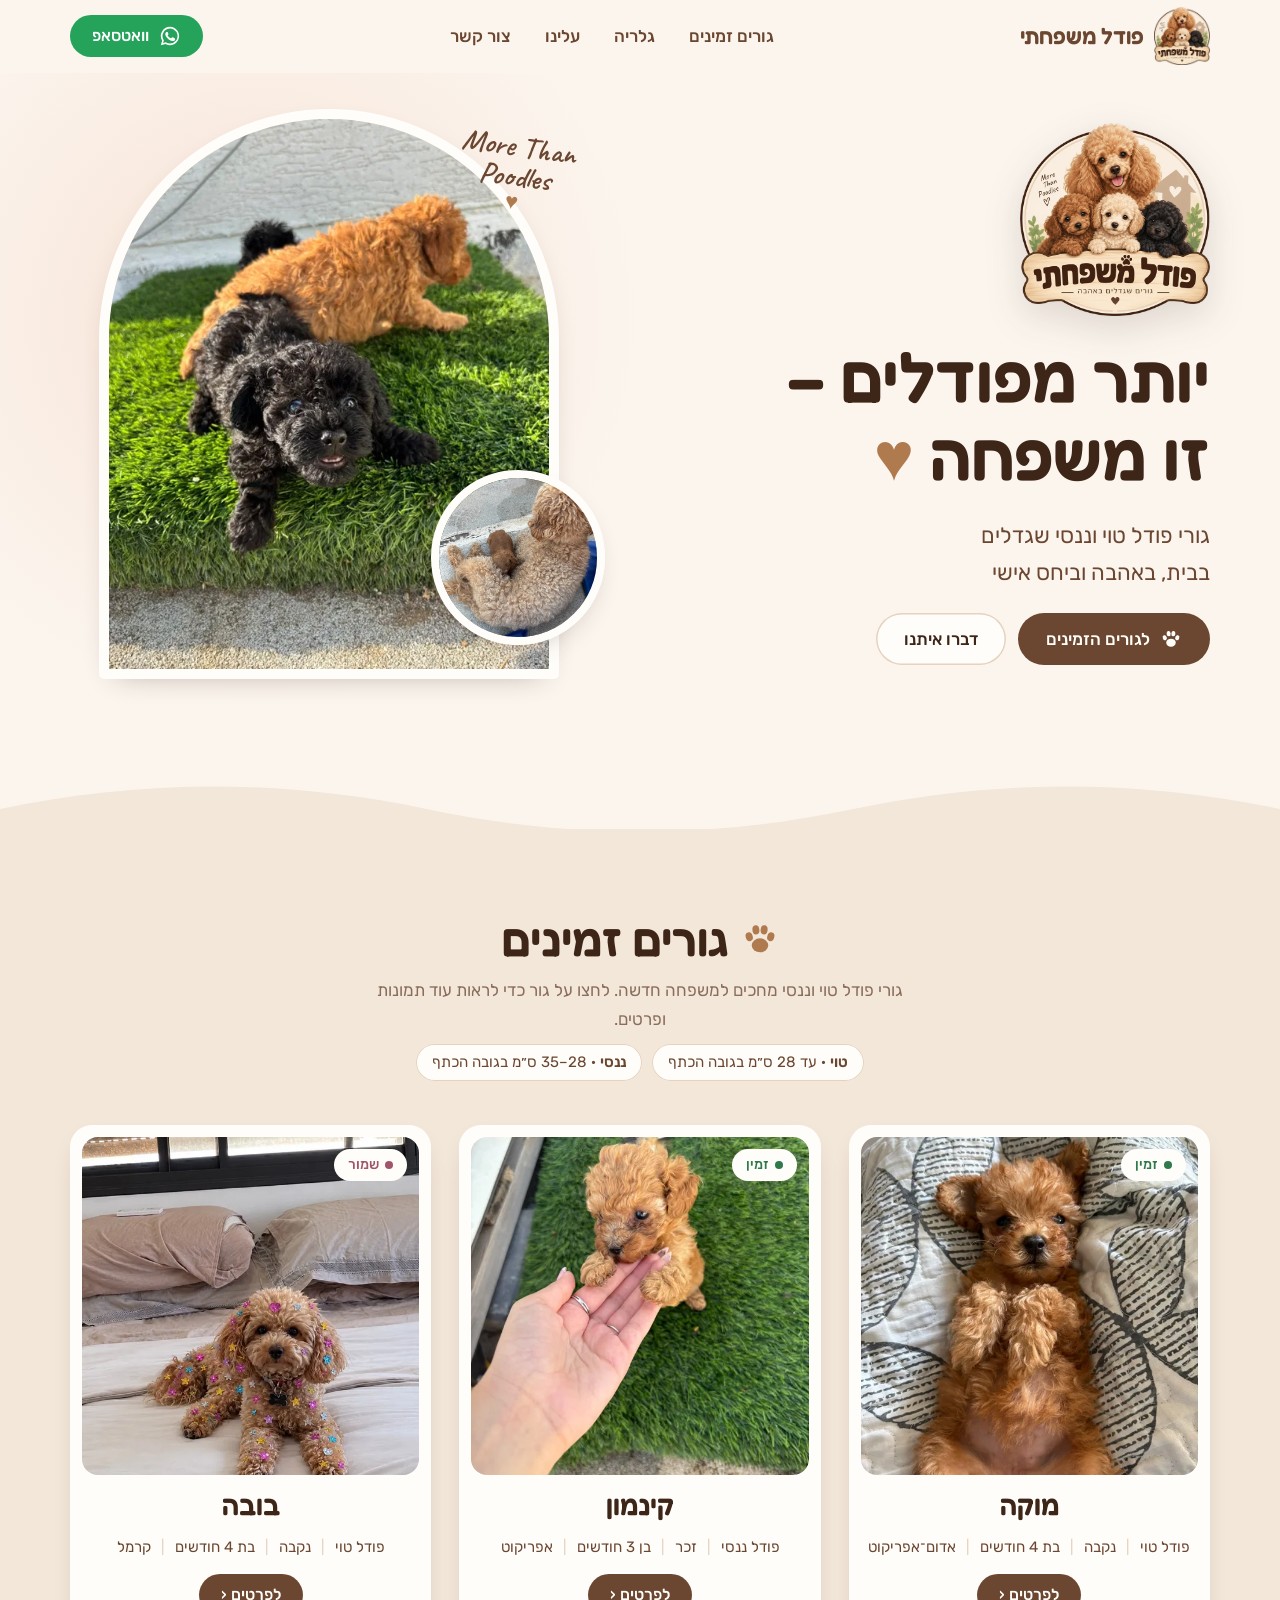
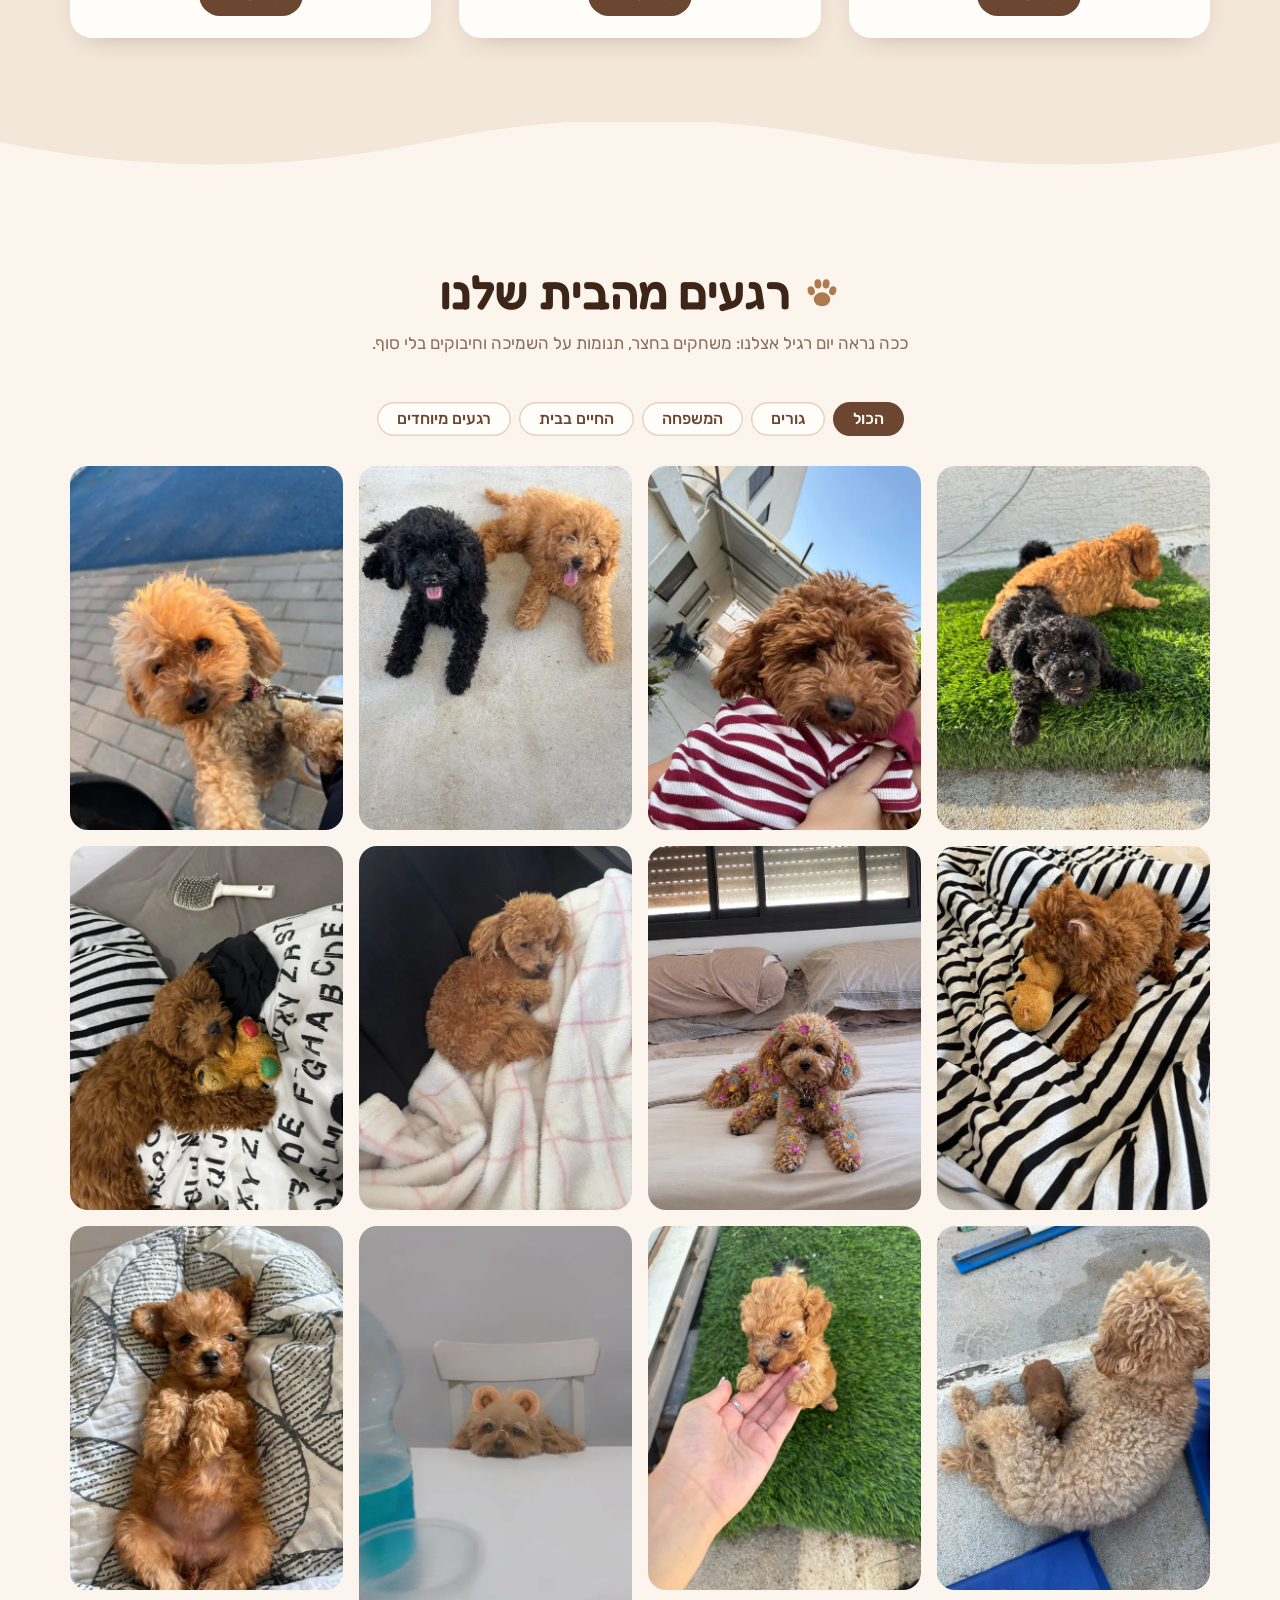
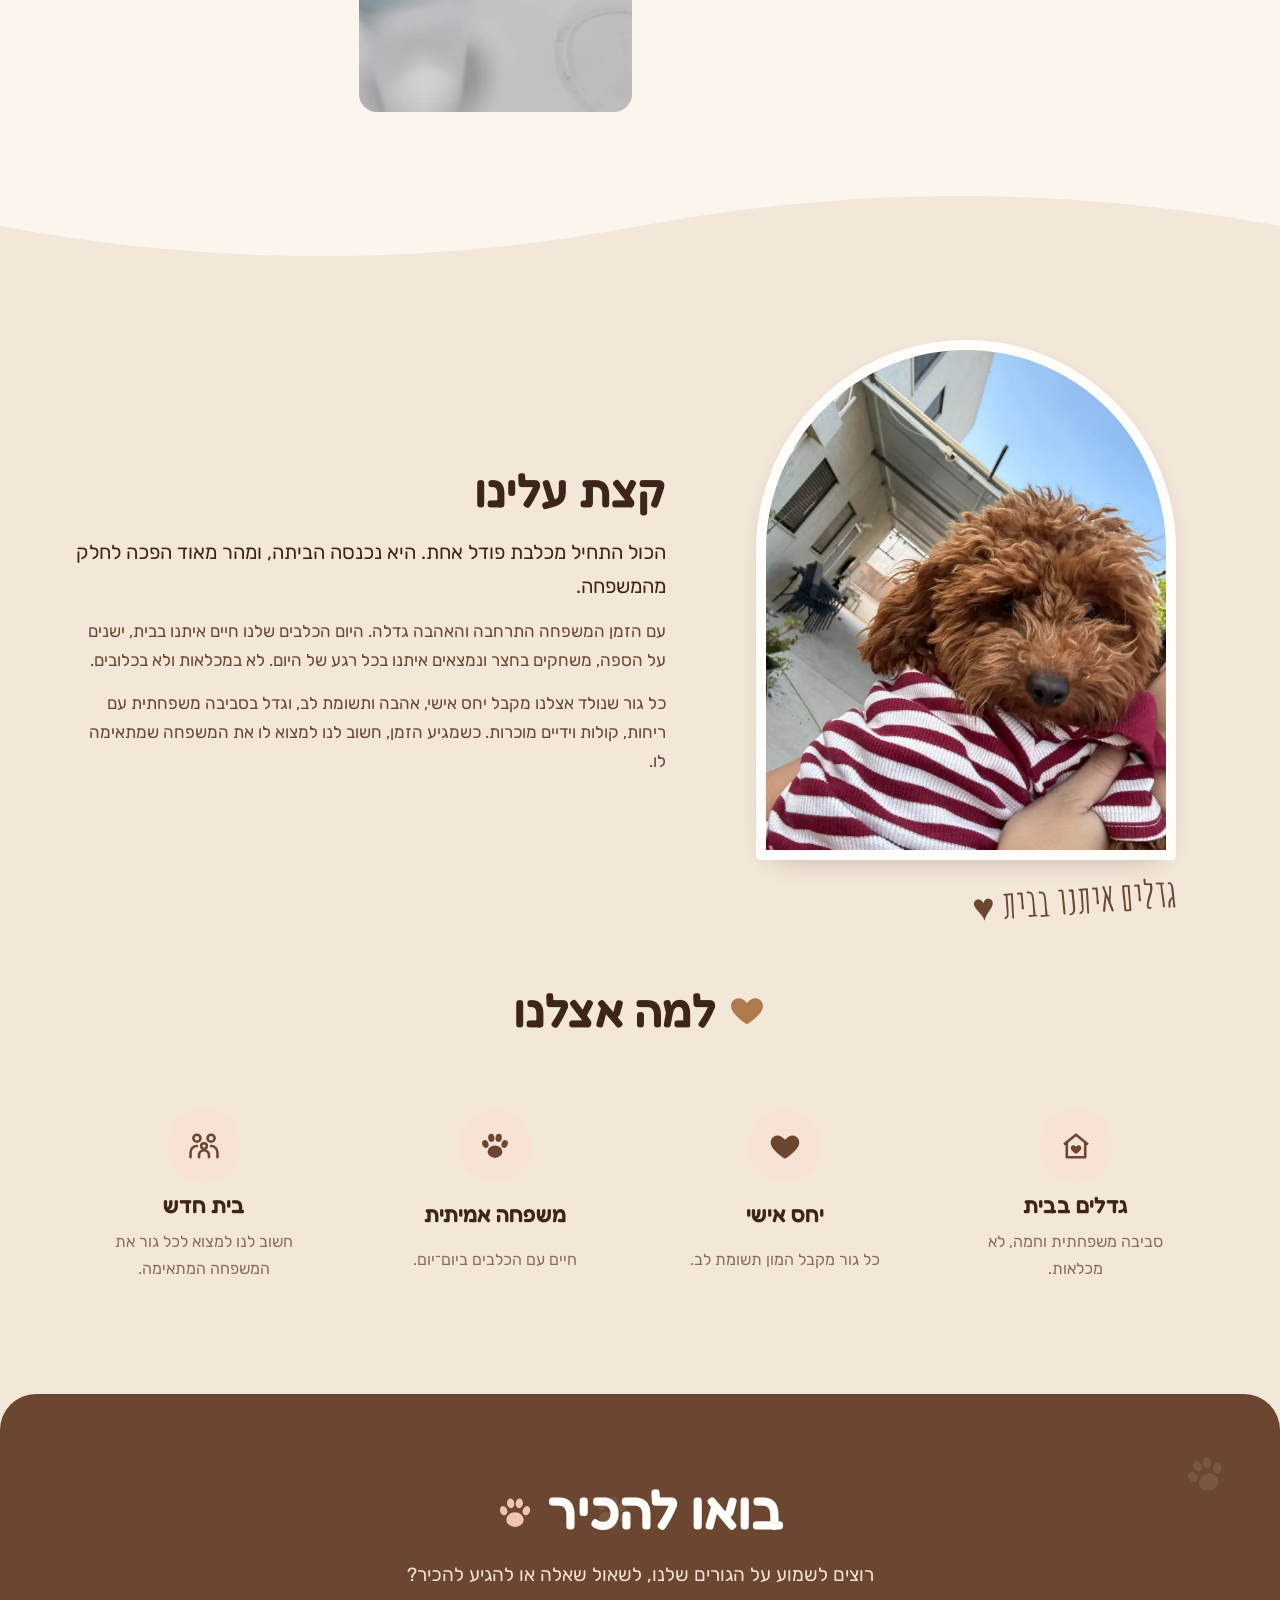
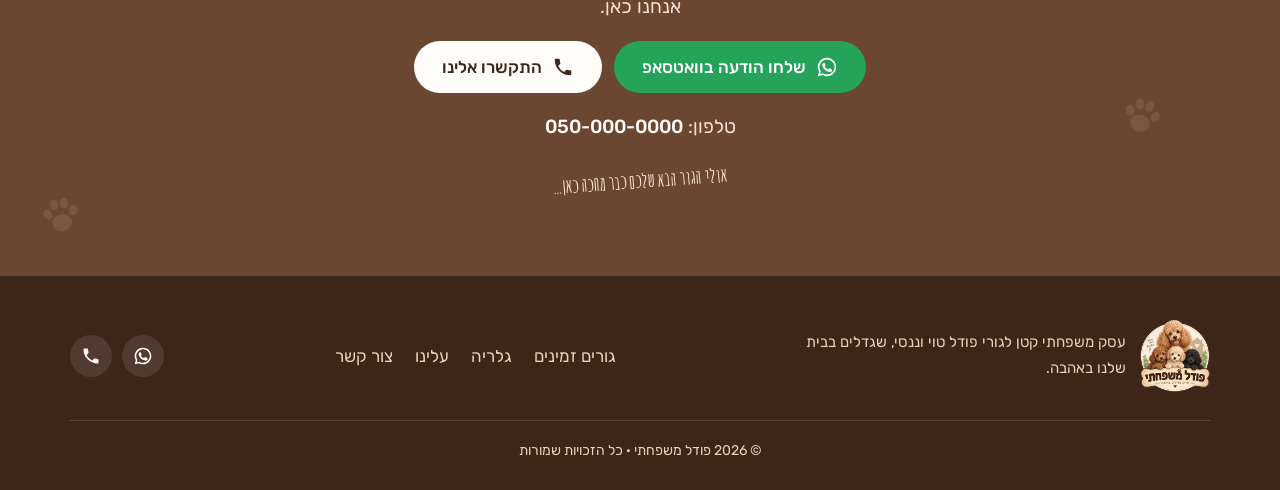
==== index.html @ d4988c37 "Revert redesign back to the original design Co-Authored-By: Claude Opus 5.5 (1M context) <noreply@an" ====
<!doctype html>
<html lang="he" dir="rtl">
<head>
<meta charset="utf-8">
<meta name="viewport" content="width=device-width, initial-scale=1, viewport-fit=cover">
<title>פודל משפחתי | גורי פודל טוי וננסי</title>
<meta name="description" content="גורי פודל טוי וננסי שגדלים בבית, באהבה וביחס אישי. הכירו את הגורים הזמינים ואת המשפחה הפרוותית שלנו.">
<meta property="og:title" content="פודל משפחתי | גורי פודל טוי וננסי">
<meta property="og:description" content="גורי פודל טוי וננסי שגדלים בבית, באהבה וביחס אישי.">
<meta property="og:image" content="images/logo.png">
<link rel="icon" href="images/logo-sm.webp">
<link rel="preconnect" href="https://fonts.googleapis.com">
<link rel="preconnect" href="https://fonts.gstatic.com" crossorigin>
<link rel="stylesheet" href="https://fonts.googleapis.com/css2?family=Amatic+SC:wght@700&family=Caveat:wght@600&family=Fredoka:wght@500;600&family=Rubik:wght@400;500;600&display=swap">
<link rel="stylesheet" href="styles.css">
</head>
<body>
<svg width="0" height="0" style="position:absolute" aria-hidden="true">
  <symbol id="i-paw" viewBox="0 0 24 24"><g fill="currentColor"><ellipse cx="12" cy="16" rx="5.2" ry="4.4"/><ellipse cx="5.2" cy="10.6" rx="2.2" ry="2.8" transform="rotate(-20 5.2 10.6)"/><ellipse cx="9.4" cy="6.2" rx="2.2" ry="2.9" transform="rotate(-6 9.4 6.2)"/><ellipse cx="14.6" cy="6.2" rx="2.2" ry="2.9" transform="rotate(6 14.6 6.2)"/><ellipse cx="18.8" cy="10.6" rx="2.2" ry="2.8" transform="rotate(20 18.8 10.6)"/></g></symbol>
  <symbol id="i-heart" viewBox="0 0 24 24"><path fill="currentColor" d="M12 21s-7.5-4.6-9.6-9.2C.9 8.4 3 4.5 6.7 4.5c2.1 0 3.6 1.2 5.3 3.1 1.7-1.9 3.2-3.1 5.3-3.1 3.7 0 5.8 3.9 4.3 7.3C19.5 16.4 12 21 12 21z"/></symbol>
  <symbol id="i-home" viewBox="0 0 24 24"><path fill="none" stroke="currentColor" stroke-width="1.8" stroke-linejoin="round" d="M3.5 11 12 4l8.5 7M5.5 9.5V20h13V9.5"/><path fill="currentColor" d="M12 17.6s-2.9-1.8-3.6-3.5c-.5-1.3.3-2.7 1.7-2.7.8 0 1.4.5 1.9 1.1.5-.6 1.1-1.1 1.9-1.1 1.4 0 2.2 1.4 1.7 2.7-.7 1.7-3.6 3.5-3.6 3.5z"/></symbol>
  <symbol id="i-family" viewBox="0 0 24 24"><g fill="none" stroke="currentColor" stroke-width="1.8" stroke-linecap="round"><circle cx="7" cy="6.5" r="2.5"/><circle cx="17" cy="6.5" r="2.5"/><circle cx="12" cy="12" r="2"/><path d="M2.5 20v-3.5A4.5 4.5 0 0 1 7 12M21.5 20v-3.5A4.5 4.5 0 0 0 17 12M8.5 20v-1.5a3.5 3.5 0 0 1 7 0V20"/></g></symbol>
  <symbol id="i-wa" viewBox="0 0 24 24"><path fill="currentColor" d="M12 2a10 10 0 0 0-8.6 15.1L2 22l5-1.3A10 10 0 1 0 12 2zm0 18.2a8.2 8.2 0 0 1-4.2-1.2l-.3-.2-3 .8.8-2.9-.2-.3A8.2 8.2 0 1 1 12 20.2zm4.5-6.1c-.2-.1-1.5-.7-1.7-.8s-.4-.1-.6.1-.7.8-.8 1c-.2.2-.3.2-.5.1a6.7 6.7 0 0 1-3.3-2.9c-.3-.4.3-.4.7-1.4.1-.2 0-.3 0-.4l-.8-1.8c-.2-.5-.4-.4-.6-.4h-.5a1 1 0 0 0-.7.3 3 3 0 0 0-.9 2.2 5.2 5.2 0 0 0 1.1 2.7c.1.2 1.9 2.9 4.6 4 1.7.7 2.4.8 3.2.7.5-.1 1.5-.6 1.7-1.2.2-.6.2-1.1.2-1.2-.1-.2-.3-.2-.5-.3z"/></symbol>
  <symbol id="i-phone" viewBox="0 0 24 24"><path fill="currentColor" d="M6.6 10.8a15.1 15.1 0 0 0 6.6 6.6l2.2-2.2c.3-.3.7-.4 1-.2 1.1.4 2.3.6 3.6.6.6 0 1 .4 1 1V20c0 .6-.4 1-1 1A17 17 0 0 1 3 4c0-.6.4-1 1-1h3.5c.6 0 1 .4 1 1 0 1.3.2 2.5.6 3.6.1.3 0 .7-.2 1z"/></symbol>
  <symbol id="i-ig" viewBox="0 0 24 24"><g fill="none" stroke="currentColor" stroke-width="1.8"><rect x="3.5" y="3.5" width="17" height="17" rx="5"/><circle cx="12" cy="12" r="4"/></g><circle cx="17.2" cy="6.8" r="1.1" fill="currentColor"/></symbol>
</svg>

<header class="site-header" id="top">
  <div class="wrap header-inner">
    <a class="brand" href="#top" aria-label="פודל משפחתי, לראש העמוד">
      <img src="images/logo-sm.webp" alt="" width="56" height="58">
      <span>פודל משפחתי</span>
    </a>
    <nav class="nav" id="nav" aria-label="ניווט ראשי">
      <a href="#puppies">גורים זמינים</a>
      <a href="#gallery">גלריה</a>
      <a href="#about">עלינו</a>
      <a href="#contact">צור קשר</a>
    </nav>
    <div class="header-cta">
      <a class="btn btn-wa btn-small" data-wa href="#contact"><svg><use href="#i-wa"/></svg>וואטסאפ</a>
      <button class="menu-btn" id="menuBtn" aria-label="פתיחת תפריט" aria-expanded="false" aria-controls="nav"><span></span><span></span><span></span></button>
    </div>
  </div>
</header>

<main>
  <section class="hero">
    <div class="wrap hero-grid">
      <div class="hero-copy reveal">
        <img class="hero-logo" src="images/logo.webp" alt="הלוגו של פודל משפחתי: ארבעה גורי פודל ליד בית קטן, והכיתוב גורים שגדלים באהבה" width="600" height="613">
        <h1 data-content="hero_title">יותר מפודלים&nbsp;– זו&nbsp;משפחה <span class="heart">♥</span></h1>
        <p class="lead" data-content="hero_subtitle">גורי פודל טוי וננסי שגדלים בבית, באהבה וביחס אישי</p>
        <div class="hero-actions">
          <a class="btn btn-primary" href="#puppies"><svg><use href="#i-paw"/></svg>לגורים הזמינים</a>
          <a class="btn btn-soft" href="#contact">דברו איתנו</a>
        </div>
      </div>
      <div class="hero-art reveal">
        <div class="arch"><img src="images/p04.webp" srcset="images/p04-sm.webp 560w, images/p04.webp 1200w" sizes="(max-width: 820px) 90vw, 460px" alt="שני גורי פודל, שחור ואפריקוט, משחקים על דשא בחצר" fetchpriority="high"></div>
        <div class="hero-bubble"><img src="images/p07-sm.webp" alt="אמא פודל שוכבת ליד גורה קטנה" loading="lazy"></div>
        <div class="hand-note">More Than<br>Poodles<small>♥</small></div>
      </div>
    </div>
  </section>

  <svg class="wave" viewBox="0 0 1440 60" preserveAspectRatio="none" aria-hidden="true"><path fill="currentColor" d="M0 40c160-30 320-30 480 0s320 30 480 0 320-30 480 0v20H0z"/></svg>
  <section class="section tinted" id="puppies">
    <div class="wrap">
      <div class="section-head reveal">
        <h2><svg><use href="#i-paw"/></svg>גורים זמינים</h2>
        <p>גורי פודל טוי וננסי מחכים למשפחה חדשה. לחצו על גור כדי לראות עוד תמונות ופרטים.</p>
        <div class="size-note"><span><b>טוי</b> · עד 28 ס״מ בגובה הכתף</span><span><b>ננסי</b> · 28–35 ס״מ בגובה הכתף</span></div>
      </div>
      <div class="puppy-grid" id="puppyGrid"><p class="empty">טוענים את הגורים…</p></div>
    </div>
  </section>
  <svg class="wave flip" viewBox="0 0 1440 60" preserveAspectRatio="none" aria-hidden="true"><path fill="currentColor" d="M0 40c160-30 320-30 480 0s320 30 480 0 320-30 480 0v20H0z"/></svg>

  <section class="section" id="gallery">
    <div class="wrap">
      <div class="section-head reveal">
        <h2><svg><use href="#i-paw"/></svg>רגעים מהבית שלנו</h2>
        <p>ככה נראה יום רגיל אצלנו: משחקים בחצר, תנומות על השמיכה וחיבוקים בלי סוף.</p>
      </div>
      <div class="filters" role="group" aria-label="סינון גלריה">
        <button type="button" data-filter="all" aria-pressed="true">הכול</button>
        <button type="button" data-filter="puppies" aria-pressed="false">גורים</button>
        <button type="button" data-filter="family" aria-pressed="false">המשפחה</button>
        <button type="button" data-filter="home" aria-pressed="false">החיים בבית</button>
        <button type="button" data-filter="special" aria-pressed="false">רגעים מיוחדים</button>
      </div>
      <div class="gallery" id="galleryGrid"></div>
    </div>
  </section>

  <svg class="wave" viewBox="0 0 1440 60" preserveAspectRatio="none" aria-hidden="true"><path fill="currentColor" d="M0 30c240 40 480 40 720 0s480-40 720 0v30H0z"/></svg>
  <section class="section tinted" id="about">
    <div class="wrap about-grid">
      <div class="about-art reveal">
        <div class="arch"><img src="images/p08-sm.webp" srcset="images/p08-sm.webp 560w, images/p08.webp 1200w" sizes="(max-width: 820px) 90vw, 420px" alt="פודל אפריקוט בחולצת פסים בזרועות בעליו ביום שמש" loading="lazy"></div>
        <div class="hand-note">גדלים איתנו בבית ♥</div>
      </div>
      <div class="about-copy reveal">
        <h2 data-content="about_title">קצת עלינו</h2>
        <div id="aboutText" style="display:grid;gap:14px"></div>
      </div>
    </div>
  </section>

  <section class="section tinted" id="why" style="padding-top:0">
    <div class="wrap">
      <div class="section-head reveal">
        <h2><svg><use href="#i-heart"/></svg>למה אצלנו</h2>
      </div>
      <div class="why-grid">
        <div class="why reveal"><div class="icon"><svg><use href="#i-home"/></svg></div><h3>גדלים בבית</h3><p>סביבה משפחתית וחמה, לא מכלאות.</p></div>
        <div class="why reveal"><div class="icon"><svg><use href="#i-heart"/></svg></div><h3>יחס אישי</h3><p>כל גור מקבל המון תשומת לב.</p></div>
        <div class="why reveal"><div class="icon"><svg><use href="#i-paw"/></svg></div><h3>משפחה אמיתית</h3><p>חיים עם הכלבים ביום־יום.</p></div>
        <div class="why reveal"><div class="icon"><svg><use href="#i-family"/></svg></div><h3>בית חדש</h3><p>חשוב לנו למצוא לכל גור את המשפחה המתאימה.</p></div>
      </div>
    </div>
  </section>
  <div class="contact-wrap">
  <section class="section contact" id="contact">
    <div class="paws" aria-hidden="true">
      <svg style="top:12%;right:4%;transform:rotate(-20deg)"><use href="#i-paw"/></svg>
      <svg style="top:62%;right:9%;transform:rotate(15deg)"><use href="#i-paw"/></svg>
      <svg style="top:20%;left:46%;transform:rotate(30deg)"><use href="#i-paw"/></svg>
      <svg style="bottom:8%;left:3%;transform:rotate(-10deg)"><use href="#i-paw"/></svg>
    </div>
    <div class="wrap contact-grid">
      <div class="contact-copy reveal">
        <h2>בואו להכיר <svg style="width:40px;height:40px;vertical-align:-4px;color:var(--peach)"><use href="#i-paw"/></svg></h2>
        <p>רוצים לשמוע על הגורים שלנו, לשאול שאלה או להגיע להכיר? אנחנו כאן.</p>
        <div class="contact-actions">
          <a class="btn btn-wa" data-wa href="#contact"><svg><use href="#i-wa"/></svg>שלחו הודעה בוואטסאפ</a>
          <a class="btn btn-soft" data-tel href="#contact"><svg><use href="#i-phone"/></svg>התקשרו אלינו</a>
        </div>
        <p class="phone-line">טלפון: <b data-content="phone">050-000-0000</b></p>
        <p class="hand-contact">אולי הגור הבא שלכם כבר מחכה כאן…</p>
      </div>
    </div>
  </section>
  </div>
</main>

<footer class="site-footer">
  <div class="wrap">
    <div class="footer-grid">
      <div class="footer-brand">
        <img src="images/logo-sm.webp" alt="פודל משפחתי" loading="lazy">
        <p>עסק משפחתי קטן לגורי פודל טוי וננסי, שגדלים בבית שלנו באהבה.</p>
      </div>
      <nav class="footer-links" aria-label="קישורים בתחתית">
        <a href="#puppies">גורים זמינים</a><a href="#gallery">גלריה</a><a href="#about">עלינו</a><a href="#contact">צור קשר</a>
      </nav>
      <div class="socials">
        <a data-wa href="#contact" aria-label="וואטסאפ"><svg><use href="#i-wa"/></svg></a>
        <a data-tel href="#contact" aria-label="טלפון"><svg><use href="#i-phone"/></svg></a>
        <a data-ig href="#" aria-label="אינסטגרם" hidden><svg><use href="#i-ig"/></svg></a>
      </div>
    </div>
    <p class="copyright">© <span id="year">2026</span> פודל משפחתי · כל הזכויות שמורות</p>
  </div>
</footer>

<div class="mobile-bar">
  <a class="btn btn-wa" data-wa href="#contact"><svg><use href="#i-wa"/></svg>וואטסאפ</a>
  <a class="btn btn-primary" data-tel href="#contact"><svg><use href="#i-phone"/></svg>התקשרו</a>
</div>

<dialog id="puppyDialog" aria-labelledby="pdName"></dialog>
<dialog id="lightbox" class="lightbox" aria-label="תמונה מוגדלת"></dialog>

<script src="app.js"></script>
</body>
</html>
---- styles.css ----
/* Layout: warm home page. Arched photo frames, soft wave dividers between rooms, chocolate contact band. */
:root {
  --cream: #fbf5ee;
  --linen: #f3e7da;
  --sand: #e6d2bd;
  --caramel: #b07a4f;
  --cocoa: #6b4630;
  --chocolate: #3d2518;
  --peach: #f2c4ad;
  --blush: #f8e2d6;
  --white: #fffdfa;
  --muted: #8a6d5b;
  --wa: #25a35a;

  --display: "Fredoka", "Rubik", "Arial Hebrew", sans-serif;
  --body: "Rubik", "Arial Hebrew", "Segoe UI", sans-serif;
  --hand: "Caveat", "Segoe Script", cursive;
  --hand-he: "Amatic SC", "Caveat", cursive;

  --radius: 22px;
  --shadow: 0 10px 30px -18px rgba(61, 37, 24, .45);
  --wrap: 1180px;
  color-scheme: light;
}

* { box-sizing: border-box; }
html { scroll-behavior: smooth; scroll-padding-top: 84px; }
body {
  margin: 0;
  background: var(--cream);
  color: var(--chocolate);
  font: 400 17px/1.7 var(--body);
  -webkit-font-smoothing: antialiased;
}
img { max-width: 100%; height: auto; display: block; }
[hidden] { display: none !important; }
a { color: inherit; }
h1, h2, h3 { font-family: var(--display); font-weight: 600; line-height: 1.15; margin: 0; text-wrap: balance; }
p { margin: 0; }
.wrap { width: 100%; max-width: var(--wrap); margin-inline: auto; padding-inline: 20px; }
:focus-visible { outline: 3px solid var(--caramel); outline-offset: 3px; border-radius: 8px; }
.sr-only { position: absolute; width: 1px; height: 1px; overflow: hidden; clip: rect(0 0 0 0); white-space: nowrap; }

/* ---------- paw cursor (desktop only) ---------- */
@media (hover: hover) and (pointer: fine) {
  body { cursor: url("images/paw.svg") 10 10, auto; }
  a, button, [role="button"], .card, .tile { cursor: url("images/paw-hover.svg") 14 14, pointer; }
}

/* ---------- buttons ---------- */
.btn {
  display: inline-flex; align-items: center; justify-content: center; gap: 10px;
  min-height: 52px; padding: 0 28px; border-radius: 999px; border: 0;
  font: 500 17px/1 var(--body); text-decoration: none;
  transition: transform .2s ease, box-shadow .2s ease, background .2s ease;
}
.btn:hover { transform: translateY(-2px); box-shadow: var(--shadow); }
.btn svg { width: 22px; height: 22px; flex: none; }
.btn-primary { background: var(--cocoa); color: var(--white); }
.btn-primary:hover { background: var(--chocolate); }
.btn-soft { background: var(--white); color: var(--chocolate); box-shadow: inset 0 0 0 1.5px var(--sand); }
.btn-wa { background: var(--wa); color: #fff; }
.btn-small { min-height: 42px; padding: 0 22px; font-size: 16px; }

/* ---------- header ---------- */
.site-header {
  position: sticky; top: env(safe-area-inset-top, 0px); z-index: 30;
  background: rgba(251, 245, 238, .9); backdrop-filter: blur(10px);
  border-bottom: 1px solid transparent; transition: border-color .3s;
}
.site-header.scrolled { border-color: var(--sand); }
.header-inner { display: flex; align-items: center; justify-content: space-between; height: 72px; gap: 16px; }
.brand { display: flex; align-items: center; gap: 10px; text-decoration: none; }
.brand img { width: 56px; height: auto; }
.brand span { font: 600 22px/1 var(--display); color: var(--cocoa); }
.nav { display: flex; gap: 34px; }
.nav a { text-decoration: none; font-weight: 500; color: var(--cocoa); position: relative; padding-block: 6px; }
.nav a::after { content: ""; position: absolute; inset-inline: 0; bottom: 0; height: 2px; background: var(--caramel); border-radius: 2px; transform: scaleX(0); transition: transform .25s; }
.nav a:hover::after { transform: scaleX(1); }
.header-cta { display: flex; gap: 10px; align-items: center; }
.menu-btn { display: none; width: 46px; height: 46px; border: 0; border-radius: 14px; background: var(--white); box-shadow: inset 0 0 0 1.5px var(--sand); }
.menu-btn span { display: block; width: 20px; height: 2px; background: var(--chocolate); margin: 5px auto; border-radius: 2px; transition: transform .25s, opacity .25s; }
.menu-open .menu-btn span:nth-child(1) { transform: translateY(7px) rotate(45deg); }
.menu-open .menu-btn span:nth-child(2) { opacity: 0; }
.menu-open .menu-btn span:nth-child(3) { transform: translateY(-7px) rotate(-45deg); }

/* ---------- hero ---------- */
.hero { position: relative; padding-block: 36px 90px; overflow: hidden; }
.hero::before { /* soft linen blob behind the photo */
  content: ""; position: absolute; inset-inline-end: -10%; top: -20%; width: 60%; aspect-ratio: 1;
  background: radial-gradient(closest-side, var(--blush), transparent); z-index: 0;
}
.hero-grid { position: relative; z-index: 1; display: grid; grid-template-columns: 1.05fr .95fr; gap: 48px; align-items: center; }
.hero-copy { display: grid; gap: 22px; justify-items: start; min-width: 0; }
.hero-logo { width: min(190px, 50vw); filter: drop-shadow(0 12px 18px rgba(61, 37, 24, .15)); }
.hero h1 { font-size: clamp(40px, 6vw, 68px); color: var(--chocolate); }
.hero h1 .heart { color: var(--caramel); display: inline-block; }
.hero .lead { font-size: clamp(18px, 2vw, 22px); color: var(--cocoa); max-width: 30ch; text-wrap: balance; }
.hero-actions { display: flex; flex-wrap: wrap; gap: 12px; }
.hero-art { position: relative; min-width: 0; justify-self: center; width: min(460px, 100%); }
.arch {
  border-radius: 999px 999px var(--radius) var(--radius); overflow: hidden;
  border: 10px solid var(--white); box-shadow: var(--shadow); background: var(--linen);
}
.arch img { width: 100%; aspect-ratio: 4 / 5; object-fit: cover; }
.hero-bubble {
  position: absolute; inset-inline-start: -46px; bottom: 34px; width: 38%;
  border-radius: 50%; overflow: hidden; border: 8px solid var(--white); box-shadow: var(--shadow);
}
.hero-bubble img { aspect-ratio: 1; object-fit: cover; }
.hand-note {
  position: absolute; inset-inline-end: -14px; top: 22px; direction: ltr;
  font: 600 30px/1 var(--hand); color: var(--cocoa); transform: rotate(8deg); text-align: center;
}
.hand-note small { display: block; font-size: 22px; color: var(--caramel); }

/* ---------- section scaffolding ---------- */
.section { padding-block: 84px; position: relative; }
.section-head { display: grid; gap: 10px; justify-items: center; text-align: center; margin-bottom: 44px; }
.section-head h2 { font-size: clamp(32px, 4vw, 46px); display: inline-flex; align-items: center; gap: 12px; }
.section-head h2 svg { width: 38px; height: 38px; color: var(--caramel); flex: none; }
.section-head p { color: var(--muted); max-width: 52ch; }
.divider { display: flex; align-items: center; gap: 10px; color: var(--caramel); }
.divider::before, .divider::after { content: ""; width: 56px; height: 1.5px; background: var(--sand); }
.divider svg { width: 14px; height: 14px; }
.tinted { background: var(--linen); }
.wave { display: block; width: 100%; height: 60px; color: var(--linen); }
.wave.flip { transform: scaleY(-1); }

/* ---------- puppies ---------- */
.size-note { display: flex; flex-wrap: wrap; justify-content: center; gap: 10px; font-size: 15px; color: var(--cocoa); }
.size-note span { background: var(--white); border-radius: 999px; padding: 6px 16px; box-shadow: inset 0 0 0 1px var(--sand); }
.size-note b { font-weight: 600; }
.puppy-grid { display: grid; grid-template-columns: repeat(3, minmax(0, 1fr)); gap: 28px; }
.card {
  background: var(--white); border-radius: var(--radius); padding: 12px 12px 22px; box-shadow: var(--shadow);
  display: grid; gap: 14px; text-align: center; transition: transform .25s ease;
}
.card:hover { transform: translateY(-4px); }
.card-photo { position: relative; border-radius: 16px; overflow: hidden; background: var(--linen); }
.card-photo img { width: 100%; aspect-ratio: 1; object-fit: cover; transition: transform .6s ease; }
.card:hover .card-photo img { transform: scale(1.05); }
.status {
  position: absolute; top: 12px; inset-inline-start: 12px; padding: 4px 14px; border-radius: 999px;
  font-size: 14px; font-weight: 500; background: var(--white); color: var(--chocolate);
  display: inline-flex; align-items: center; gap: 6px;
}
.status::before { content: ""; width: 8px; height: 8px; border-radius: 50%; background: currentColor; }
.status.available { color: #2f7a4b; }
.status.pending { color: #b0702a; }
.status.reserved { color: #a2546a; }
.status.home { color: var(--muted); }
.card h3 { font-size: 28px; }
.meta { display: flex; flex-wrap: wrap; justify-content: center; gap: 4px 0; color: var(--cocoa); font-size: 15px; }
.meta span + span::before { content: "|"; color: var(--sand); margin-inline: 10px; }
.card .btn { justify-self: center; }
.empty { text-align: center; color: var(--muted); padding: 30px; }

/* ---------- gallery ---------- */
.filters { display: flex; flex-wrap: wrap; gap: 8px; justify-content: center; margin-bottom: 30px; }
.filters button {
  border: 0; border-radius: 999px; padding: 9px 20px; font: 500 16px/1 var(--body);
  background: var(--white); color: var(--cocoa); box-shadow: inset 0 0 0 1.5px var(--sand); transition: background .2s, color .2s;
}
.filters button[aria-pressed="true"] { background: var(--cocoa); color: var(--white); box-shadow: none; }
.gallery { columns: 4 220px; column-gap: 16px; }
.tile { display: block; width: 100%; margin: 0 0 16px; padding: 0; border: 0; background: var(--linen); border-radius: 18px; overflow: hidden; break-inside: avoid; position: relative; }
.tile img { width: 100%; height: auto; transition: transform .6s ease; }
.tile:hover img { transform: scale(1.05); }
.tile figcaption {
  position: absolute; inset: auto 0 0 0; padding: 26px 14px 10px; font-size: 15px; color: #fff; text-align: start;
  background: linear-gradient(transparent, rgba(40, 22, 12, .65)); opacity: 0; transition: opacity .3s;
}
.tile:hover figcaption, .tile:focus-visible figcaption { opacity: 1; }

/* ---------- about ---------- */
.about-grid { display: grid; grid-template-columns: .9fr 1.1fr; gap: 56px; align-items: center; }
.about-art { position: relative; justify-self: center; width: min(420px, 100%); }
.about-art .arch img { aspect-ratio: 4 / 5; }
.about-art .hand-note { inset-inline-end: auto; inset-inline-start: 0; top: auto; bottom: -58px; transform: rotate(-4deg); direction: rtl; font: 700 38px/1 var(--hand-he); }
.about-art { margin-bottom: 40px; }
.about-copy { display: grid; gap: 18px; min-width: 0; }
.about-copy h2 { font-size: clamp(32px, 4vw, 46px); }
.about-copy p { max-width: 58ch; color: var(--cocoa); }
.about-copy .first { font-size: 20px; color: var(--chocolate); }

/* ---------- why us ---------- */
.why-grid { display: grid; grid-template-columns: repeat(4, minmax(0, 1fr)); gap: 22px; }
.why { display: grid; gap: 10px; justify-items: center; text-align: center; padding: 28px 18px; }
.why .icon { width: 74px; height: 74px; border-radius: 50%; display: grid; place-items: center; background: var(--blush); color: var(--cocoa); }
.why .icon svg { width: 34px; height: 34px; }
.why h3 { font-size: 22px; }
.why p { color: var(--muted); font-size: 16px; }

/* ---------- contact ---------- */
.contact-wrap { background: var(--linen); }
.contact { background: var(--cocoa); color: var(--white); border-radius: 36px 36px 0 0; overflow: hidden; }
.contact .paws { position: absolute; inset: 0; pointer-events: none; color: rgba(255, 253, 250, .09); }
.contact .paws svg { position: absolute; width: 46px; height: 46px; }
.contact-grid { position: relative; display: grid; grid-template-columns: minmax(0, 1fr); justify-items: center; text-align: center; }
.contact h2 { font-size: clamp(36px, 5vw, 54px); }
.contact-copy { display: grid; gap: 18px; justify-items: center; min-width: 0; }
.contact-actions { justify-content: center; }
.contact-copy p { color: var(--blush); font-size: 19px; max-width: 40ch; }
.contact-actions { display: flex; flex-wrap: wrap; gap: 12px; }
.contact .btn-soft { box-shadow: none; }
.phone-line { font-size: 16px; color: var(--sand); }
.phone-line b { color: var(--white); font-weight: 500; direction: ltr; unicode-bidi: isolate; user-select: all; }
.hand-contact { font: 700 36px/1.1 var(--hand-he); color: var(--peach); transform: rotate(-4deg); margin-top: 10px; }
.form { background: var(--white); color: var(--chocolate); border-radius: var(--radius); padding: 28px; display: grid; gap: 14px; min-width: 0; }
.form h3 { font-size: 24px; }
.form label { display: grid; gap: 6px; font-size: 15px; font-weight: 500; color: var(--cocoa); }
.form input, .form textarea {
  font: 400 17px/1.4 var(--body); color: var(--chocolate); background: var(--cream);
  border: 1.5px solid var(--sand); border-radius: 14px; padding: 12px 14px; width: 100%;
}
.form input:focus, .form textarea:focus { outline: none; border-color: var(--caramel); }
.form textarea { min-height: 110px; resize: vertical; }
.form .note { font-size: 14px; color: var(--muted); }
.form .ok { color: #2f7a4b; font-weight: 500; }

/* ---------- footer ---------- */
.site-footer { background: var(--chocolate); color: var(--sand); padding-block: 44px 28px; }
.footer-grid { display: flex; flex-wrap: wrap; align-items: center; justify-content: space-between; gap: 24px; }
.footer-brand { display: flex; align-items: center; gap: 14px; }
.footer-brand img { width: 70px; }
.footer-brand p { max-width: 34ch; font-size: 15px; }
.footer-links { display: flex; flex-wrap: wrap; gap: 6px 22px; }
.footer-links a { text-decoration: none; }
.footer-links a:hover { color: var(--white); }
.socials { display: flex; gap: 10px; }
.socials a { width: 42px; height: 42px; border-radius: 50%; display: grid; place-items: center; background: rgba(255, 253, 250, .1); color: var(--white); }
.socials a:hover { background: var(--caramel); }
.socials svg { width: 20px; height: 20px; }
.copyright { margin-top: 28px; padding-top: 18px; border-top: 1px solid rgba(230, 210, 189, .2); font-size: 14px; text-align: center; }

/* ---------- modal + lightbox ---------- */
dialog { border: 0; padding: 0; background: transparent; max-width: min(940px, calc(100vw - 32px)); width: 100%; }
dialog::backdrop { background: rgba(40, 22, 12, .6); backdrop-filter: blur(4px); }
.modal { background: var(--white); border-radius: 28px; overflow: hidden; display: grid; grid-template-columns: 1fr 1fr; position: relative; max-height: calc(100dvh - 40px); }
.modal-photos { background: var(--linen); display: grid; gap: 8px; padding: 12px; align-content: start; overflow: auto; }
.modal-main { border-radius: 18px; width: 100%; aspect-ratio: 4 / 5; object-fit: cover; }
.thumbs { display: flex; gap: 8px; flex-wrap: wrap; }
.thumbs button { padding: 0; border: 2px solid transparent; border-radius: 12px; overflow: hidden; width: 68px; background: none; }
.thumbs button[aria-current="true"] { border-color: var(--caramel); }
.thumbs img { aspect-ratio: 1; object-fit: cover; }
.modal-body { padding: 34px 30px; display: grid; gap: 18px; align-content: start; overflow: auto; min-width: 0; }
.modal-body h2 { font-size: 40px; }
.modal-body .status { position: static; justify-self: start; background: var(--cream); }
.facts { display: grid; grid-template-columns: auto 1fr; gap: 8px 18px; margin: 0; font-size: 16px; }
.facts dt { color: var(--muted); }
.facts dd { margin: 0; font-weight: 500; }
.modal-actions { display: grid; gap: 10px; }
.close {
  position: absolute; top: 14px; inset-inline-end: 14px; z-index: 2; width: 44px; height: 44px; border-radius: 50%;
  border: 0; background: var(--white); color: var(--chocolate); font-size: 26px; line-height: 1; box-shadow: var(--shadow);
}
.lightbox { max-width: min(1000px, calc(100vw - 32px)); }
.lightbox figure { margin: 0; display: grid; gap: 10px; justify-items: center; position: relative; }
.lightbox img { max-height: calc(100dvh - 120px); width: auto; border-radius: 18px; }
.lightbox figcaption { color: #fff; font-size: 17px; }
.lightbox .close { top: 10px; inset-inline-end: 10px; }
.lb-nav { position: absolute; top: 45%; width: 48px; height: 48px; border-radius: 50%; border: 0; background: rgba(255, 253, 250, .9); color: var(--chocolate); font-size: 24px; }
.lb-prev { inset-inline-start: 10px; }
.lb-next { inset-inline-end: 10px; }

/* ---------- motion ---------- */
.reveal { transition: opacity .7s ease, transform .7s ease; }
.js .reveal.pre { opacity: .001; transform: translateY(24px); }
@media (prefers-reduced-motion: reduce) {
  html { scroll-behavior: auto; }
  *, *::before, *::after { transition: none !important; animation: none !important; }
  .js .reveal.pre { opacity: 1; transform: none; }
}

/* ---------- mobile sticky contact bar ---------- */
.mobile-bar { display: none; }

/* ---------- responsive ---------- */
@media (max-width: 980px) {
  .puppy-grid { grid-template-columns: repeat(2, minmax(0, 1fr)); }
  .why-grid { grid-template-columns: repeat(2, minmax(0, 1fr)); }
}
@media (max-width: 820px) {
  .nav, .header-cta .btn { display: none; }
  .menu-btn { display: block; }
  .menu-open .nav {
    display: grid; position: absolute; top: 72px; inset-inline: 0; gap: 0; background: var(--cream);
    border-bottom: 1px solid var(--sand); padding: 8px 20px 18px;
  }
  .menu-open .nav a { padding: 14px 0; font-size: 19px; border-bottom: 1px solid var(--linen); }
  .hero { padding-block: 20px 60px; }
  .hero-grid, .about-grid, .contact-grid { grid-template-columns: minmax(0, 1fr); gap: 36px; }
  .hero-copy { justify-items: center; text-align: center; }
  .hero .lead { margin-inline: auto; }
  .hero-actions { justify-content: center; }
  .hero-logo { width: min(170px, 46vw); }
  .hero-bubble { inset-inline-start: -8px; width: 36%; }
  .hand-note { inset-inline-end: 0; font-size: 26px; }
  .section { padding-block: 60px; }
  .about-copy { text-align: center; justify-items: center; }
  .contact-copy { justify-items: center; text-align: center; }
  .contact-actions { justify-content: center; }
  .modal { grid-template-columns: minmax(0, 1fr); overflow: auto; }
  .modal-photos, .modal-body { overflow: visible; }
  .modal-main { aspect-ratio: 1; }
  .footer-grid { flex-direction: column; text-align: center; }
  .footer-brand { flex-direction: column; }
  .mobile-bar {
    display: grid; grid-template-columns: 1fr 1fr; gap: 10px; position: fixed; inset-inline: 0; bottom: 0; z-index: 25;
    padding: 10px 16px calc(10px + env(safe-area-inset-bottom, 0px)); background: rgba(251, 245, 238, .95);
    border-top: 1px solid var(--sand); backdrop-filter: blur(8px);
  }
  .mobile-bar .btn { min-height: 50px; padding: 0 12px; }
  .site-footer { padding-bottom: 100px; }
}
@media (max-width: 640px) {
  .puppy-grid { grid-template-columns: minmax(0, 1fr); }
  .why-grid { gap: 8px; }
  .gallery { columns: 2 140px; column-gap: 10px; }
  .tile { margin-bottom: 10px; border-radius: 14px; }
  .tile figcaption { opacity: 1; font-size: 13px; padding: 20px 10px 8px; }
  .why { padding: 18px 10px; }
  .modal-body { padding: 24px 20px; }
  .modal-body h2 { font-size: 34px; }
}
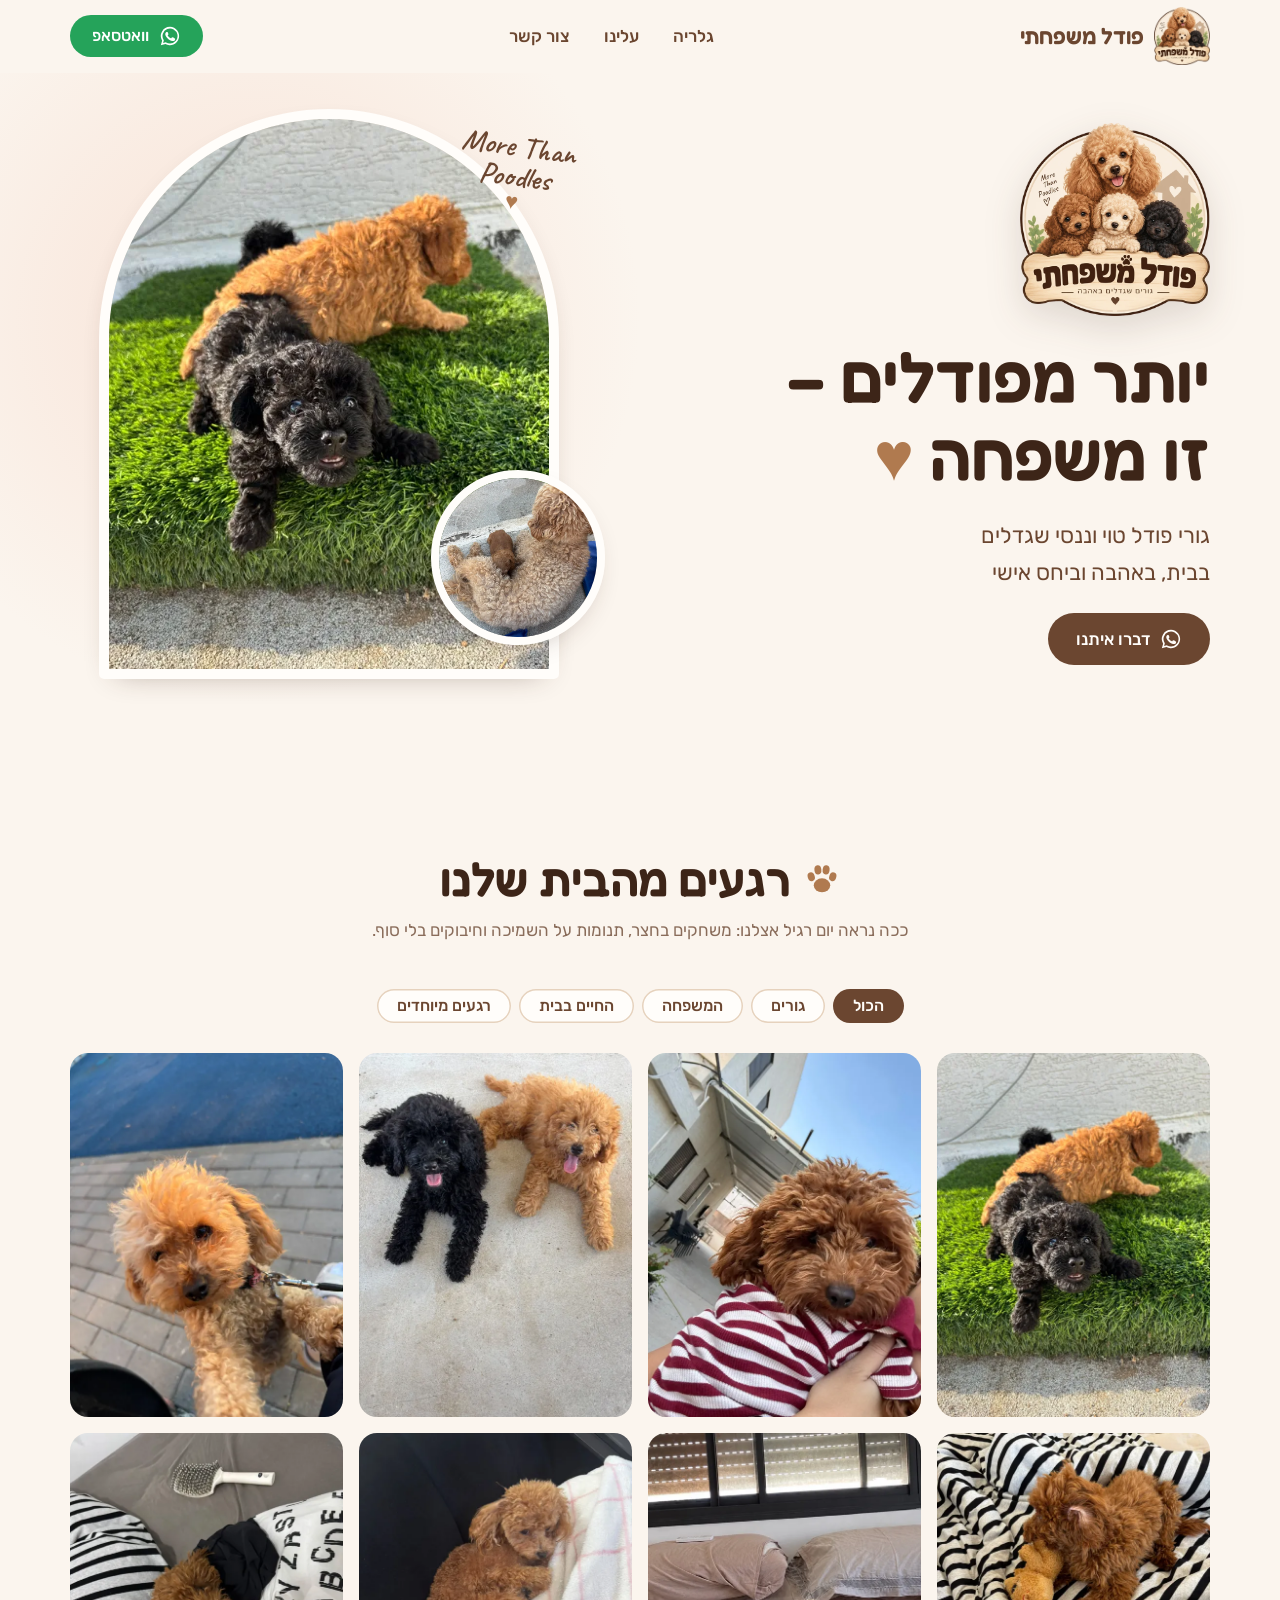
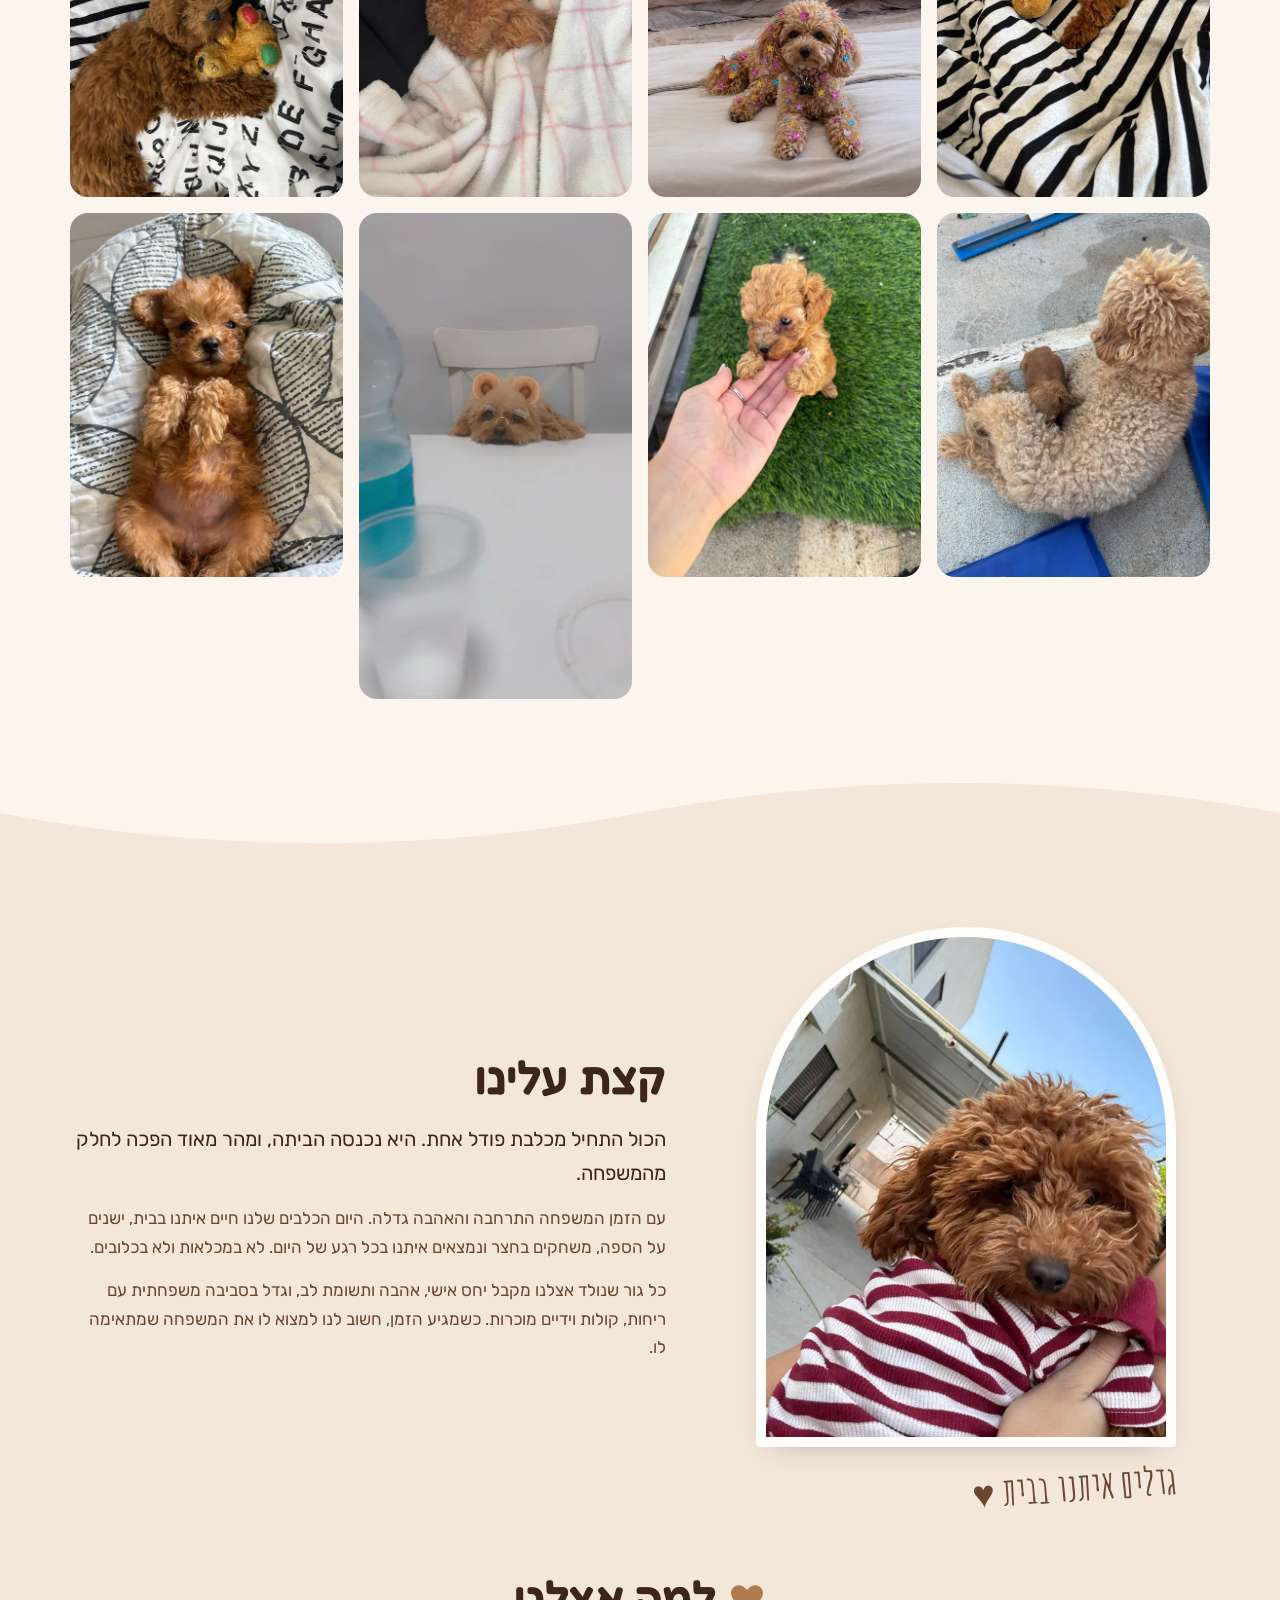
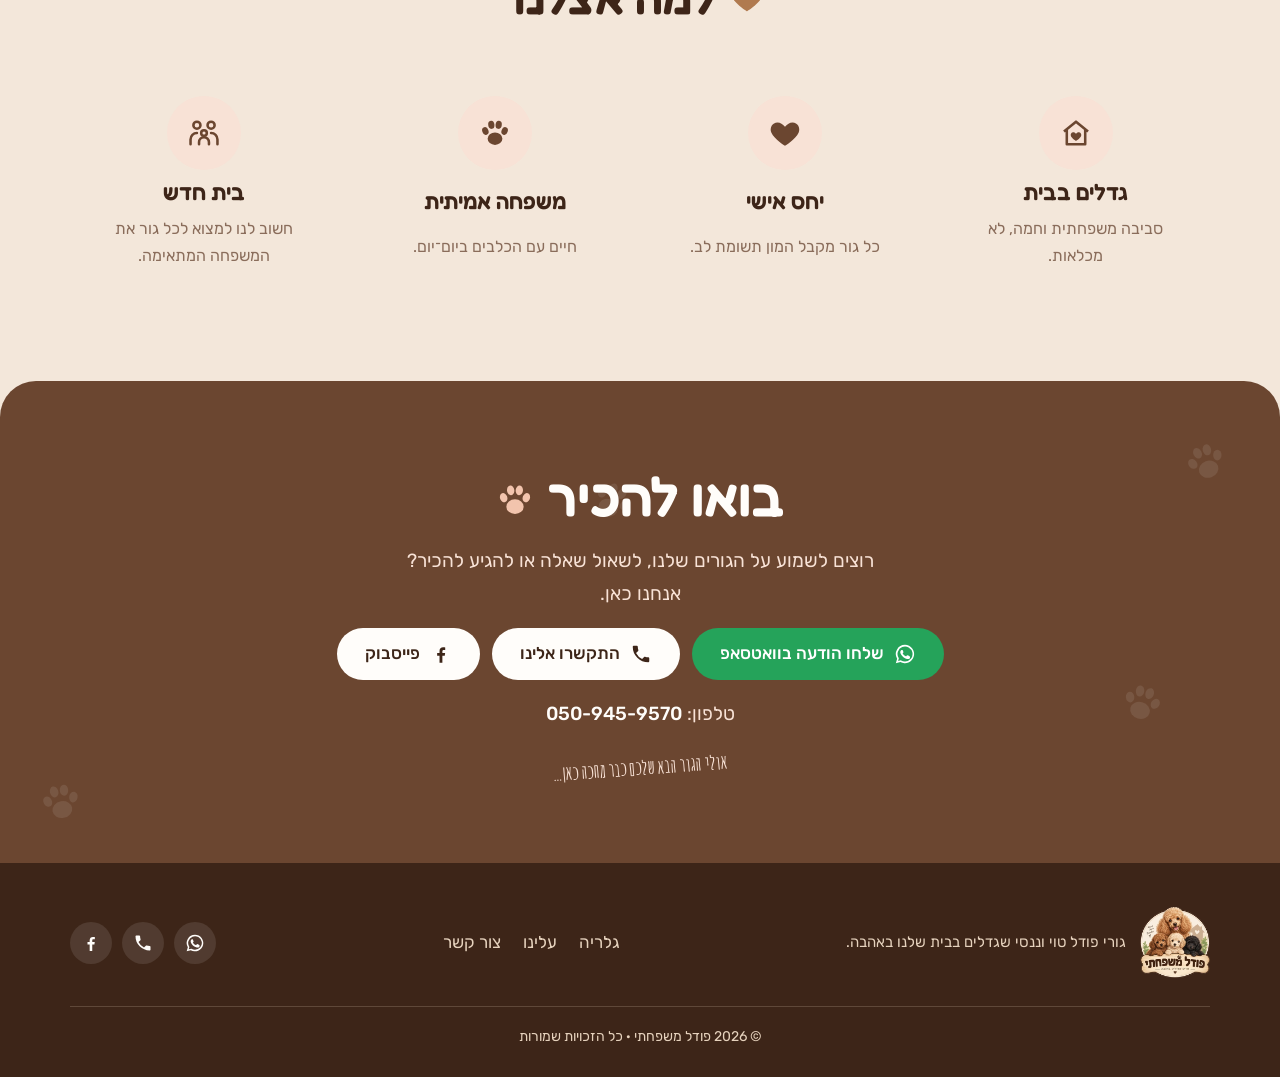
==== commit dca9ad38: "Remove puppies section, set real phone/WhatsApp, add Facebook link Co-Authored-By: Claude Opus 5.5 (" ====
--- a/index.html
+++ b/index.html
@@ -22,6 +22,7 @@
   <symbol id="i-family" viewBox="0 0 24 24"><g fill="none" stroke="currentColor" stroke-width="1.8" stroke-linecap="round"><circle cx="7" cy="6.5" r="2.5"/><circle cx="17" cy="6.5" r="2.5"/><circle cx="12" cy="12" r="2"/><path d="M2.5 20v-3.5A4.5 4.5 0 0 1 7 12M21.5 20v-3.5A4.5 4.5 0 0 0 17 12M8.5 20v-1.5a3.5 3.5 0 0 1 7 0V20"/></g></symbol>
   <symbol id="i-wa" viewBox="0 0 24 24"><path fill="currentColor" d="M12 2a10 10 0 0 0-8.6 15.1L2 22l5-1.3A10 10 0 1 0 12 2zm0 18.2a8.2 8.2 0 0 1-4.2-1.2l-.3-.2-3 .8.8-2.9-.2-.3A8.2 8.2 0 1 1 12 20.2zm4.5-6.1c-.2-.1-1.5-.7-1.7-.8s-.4-.1-.6.1-.7.8-.8 1c-.2.2-.3.2-.5.1a6.7 6.7 0 0 1-3.3-2.9c-.3-.4.3-.4.7-1.4.1-.2 0-.3 0-.4l-.8-1.8c-.2-.5-.4-.4-.6-.4h-.5a1 1 0 0 0-.7.3 3 3 0 0 0-.9 2.2 5.2 5.2 0 0 0 1.1 2.7c.1.2 1.9 2.9 4.6 4 1.7.7 2.4.8 3.2.7.5-.1 1.5-.6 1.7-1.2.2-.6.2-1.1.2-1.2-.1-.2-.3-.2-.5-.3z"/></symbol>
   <symbol id="i-phone" viewBox="0 0 24 24"><path fill="currentColor" d="M6.6 10.8a15.1 15.1 0 0 0 6.6 6.6l2.2-2.2c.3-.3.7-.4 1-.2 1.1.4 2.3.6 3.6.6.6 0 1 .4 1 1V20c0 .6-.4 1-1 1A17 17 0 0 1 3 4c0-.6.4-1 1-1h3.5c.6 0 1 .4 1 1 0 1.3.2 2.5.6 3.6.1.3 0 .7-.2 1z"/></symbol>
+  <symbol id="i-fb" viewBox="0 0 24 24"><path fill="currentColor" d="M13.5 21.5v-7.6h2.6l.4-3h-3V9c0-.9.3-1.5 1.5-1.5h1.6V4.8c-.3 0-1.2-.1-2.3-.1-2.3 0-3.9 1.4-3.9 4v2.2H7.8v3h2.6v7.6h3.1z"/></symbol>
   <symbol id="i-ig" viewBox="0 0 24 24"><g fill="none" stroke="currentColor" stroke-width="1.8"><rect x="3.5" y="3.5" width="17" height="17" rx="5"/><circle cx="12" cy="12" r="4"/></g><circle cx="17.2" cy="6.8" r="1.1" fill="currentColor"/></symbol>
 </svg>
 
@@ -32,7 +33,7 @@
       <span>פודל משפחתי</span>
     </a>
     <nav class="nav" id="nav" aria-label="ניווט ראשי">
-      <a href="#puppies">גורים זמינים</a>
+      
       <a href="#gallery">גלריה</a>
       <a href="#about">עלינו</a>
       <a href="#contact">צור קשר</a>
@@ -52,8 +53,7 @@
         <h1 data-content="hero_title">יותר מפודלים&nbsp;– זו&nbsp;משפחה <span class="heart">♥</span></h1>
         <p class="lead" data-content="hero_subtitle">גורי פודל טוי וננסי שגדלים בבית, באהבה וביחס אישי</p>
         <div class="hero-actions">
-          <a class="btn btn-primary" href="#puppies"><svg><use href="#i-paw"/></svg>לגורים הזמינים</a>
-          <a class="btn btn-soft" href="#contact">דברו איתנו</a>
+          <a class="btn btn-primary" data-wa href="#contact"><svg><use href="#i-wa"/></svg>דברו איתנו</a>
         </div>
       </div>
       <div class="hero-art reveal">
@@ -63,19 +63,6 @@
       </div>
     </div>
   </section>
-
-  <svg class="wave" viewBox="0 0 1440 60" preserveAspectRatio="none" aria-hidden="true"><path fill="currentColor" d="M0 40c160-30 320-30 480 0s320 30 480 0 320-30 480 0v20H0z"/></svg>
-  <section class="section tinted" id="puppies">
-    <div class="wrap">
-      <div class="section-head reveal">
-        <h2><svg><use href="#i-paw"/></svg>גורים זמינים</h2>
-        <p>גורי פודל טוי וננסי מחכים למשפחה חדשה. לחצו על גור כדי לראות עוד תמונות ופרטים.</p>
-        <div class="size-note"><span><b>טוי</b> · עד 28 ס״מ בגובה הכתף</span><span><b>ננסי</b> · 28–35 ס״מ בגובה הכתף</span></div>
-      </div>
-      <div class="puppy-grid" id="puppyGrid"><p class="empty">טוענים את הגורים…</p></div>
-    </div>
-  </section>
-  <svg class="wave flip" viewBox="0 0 1440 60" preserveAspectRatio="none" aria-hidden="true"><path fill="currentColor" d="M0 40c160-30 320-30 480 0s320 30 480 0 320-30 480 0v20H0z"/></svg>
 
   <section class="section" id="gallery">
     <div class="wrap">
@@ -136,8 +123,9 @@
         <div class="contact-actions">
           <a class="btn btn-wa" data-wa href="#contact"><svg><use href="#i-wa"/></svg>שלחו הודעה בוואטסאפ</a>
           <a class="btn btn-soft" data-tel href="#contact"><svg><use href="#i-phone"/></svg>התקשרו אלינו</a>
+          <a class="btn btn-soft" href="https://www.facebook.com/profile.php?id=61594831463784" target="_blank" rel="noopener"><svg><use href="#i-fb"/></svg>פייסבוק</a>
         </div>
-        <p class="phone-line">טלפון: <b data-content="phone">050-000-0000</b></p>
+        <p class="phone-line">טלפון: <b data-content="phone">050-945-9570</b></p>
         <p class="hand-contact">אולי הגור הבא שלכם כבר מחכה כאן…</p>
       </div>
     </div>
@@ -150,14 +138,15 @@
     <div class="footer-grid">
       <div class="footer-brand">
         <img src="images/logo-sm.webp" alt="פודל משפחתי" loading="lazy">
-        <p>עסק משפחתי קטן לגורי פודל טוי וננסי, שגדלים בבית שלנו באהבה.</p>
+        <p>גורי פודל טוי וננסי שגדלים בבית שלנו באהבה.</p>
       </div>
       <nav class="footer-links" aria-label="קישורים בתחתית">
-        <a href="#puppies">גורים זמינים</a><a href="#gallery">גלריה</a><a href="#about">עלינו</a><a href="#contact">צור קשר</a>
+        <a href="#gallery">גלריה</a><a href="#about">עלינו</a><a href="#contact">צור קשר</a>
       </nav>
       <div class="socials">
         <a data-wa href="#contact" aria-label="וואטסאפ"><svg><use href="#i-wa"/></svg></a>
         <a data-tel href="#contact" aria-label="טלפון"><svg><use href="#i-phone"/></svg></a>
+        <a href="https://www.facebook.com/profile.php?id=61594831463784" target="_blank" rel="noopener" aria-label="פייסבוק"><svg><use href="#i-fb"/></svg></a>
         <a data-ig href="#" aria-label="אינסטגרם" hidden><svg><use href="#i-ig"/></svg></a>
       </div>
     </div>
